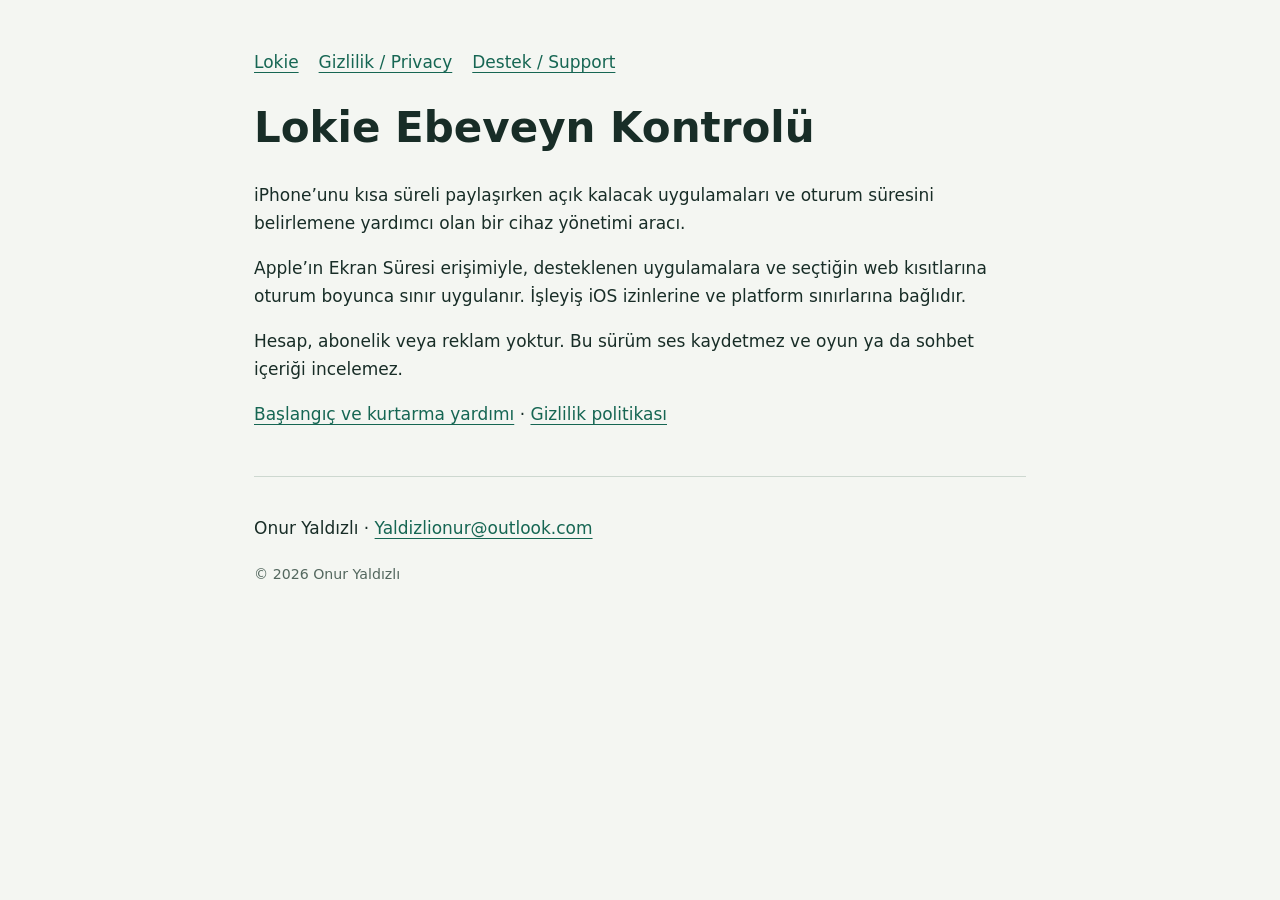
==== index.html @ 9156b0ad "Publish Lokie privacy and support pages" ====
<!doctype html><html lang="tr"><head><meta charset="utf-8"><meta name="viewport" content="width=device-width,initial-scale=1"><title>Lokie · Lokie Ebeveyn Kontrolü</title><link rel="stylesheet" href="style.css"></head><body><main><nav aria-label="Sayfalar"><a href="index.html">Lokie</a><a href="privacy.html">Gizlilik / Privacy</a><a href="support.html">Destek / Support</a></nav><h1>Lokie Ebeveyn Kontrolü</h1><p>iPhone’unu kısa süreli paylaşırken açık kalacak uygulamaları ve oturum süresini belirlemene yardımcı olan bir cihaz yönetimi aracı.</p><p>Apple’ın Ekran Süresi erişimiyle, desteklenen uygulamalara ve seçtiğin web kısıtlarına oturum boyunca sınır uygulanır. İşleyiş iOS izinlerine ve platform sınırlarına bağlıdır.</p><p>Hesap, abonelik veya reklam yoktur. Bu sürüm ses kaydetmez ve oyun ya da sohbet içeriği incelemez.</p><p><a href="support.html">Başlangıç ve kurtarma yardımı</a> · <a href="privacy.html">Gizlilik politikası</a></p><footer><p>Onur Yaldızlı · <a href="mailto:Yaldizlionur@outlook.com">Yaldizlionur@outlook.com</a></p><small>© 2026 Onur Yaldızlı</small></footer></main></body></html>
---- style.css ----
*{box-sizing:border-box}body{margin:0;font:17px/1.65 system-ui,-apple-system,sans-serif;color:#182d27;background:#f4f6f2}main{max-width:820px;margin:auto;padding:48px 24px 72px}h1{font-size:clamp(28px,5vw,42px);line-height:1.15}h2{font-size:23px;margin-top:36px}a{color:#166653;text-underline-offset:4px}nav{display:flex;gap:20px;flex-wrap:wrap}small{color:#53675e}section{scroll-margin-top:20px}footer{margin-top:48px;border-top:1px solid #cdd8d0;padding-top:20px}@media(prefers-color-scheme:dark){body{background:#151c19;color:#edf3ed}a{color:#9ee0c7}small{color:#b5c5bc}footer{border-color:#41564b}}
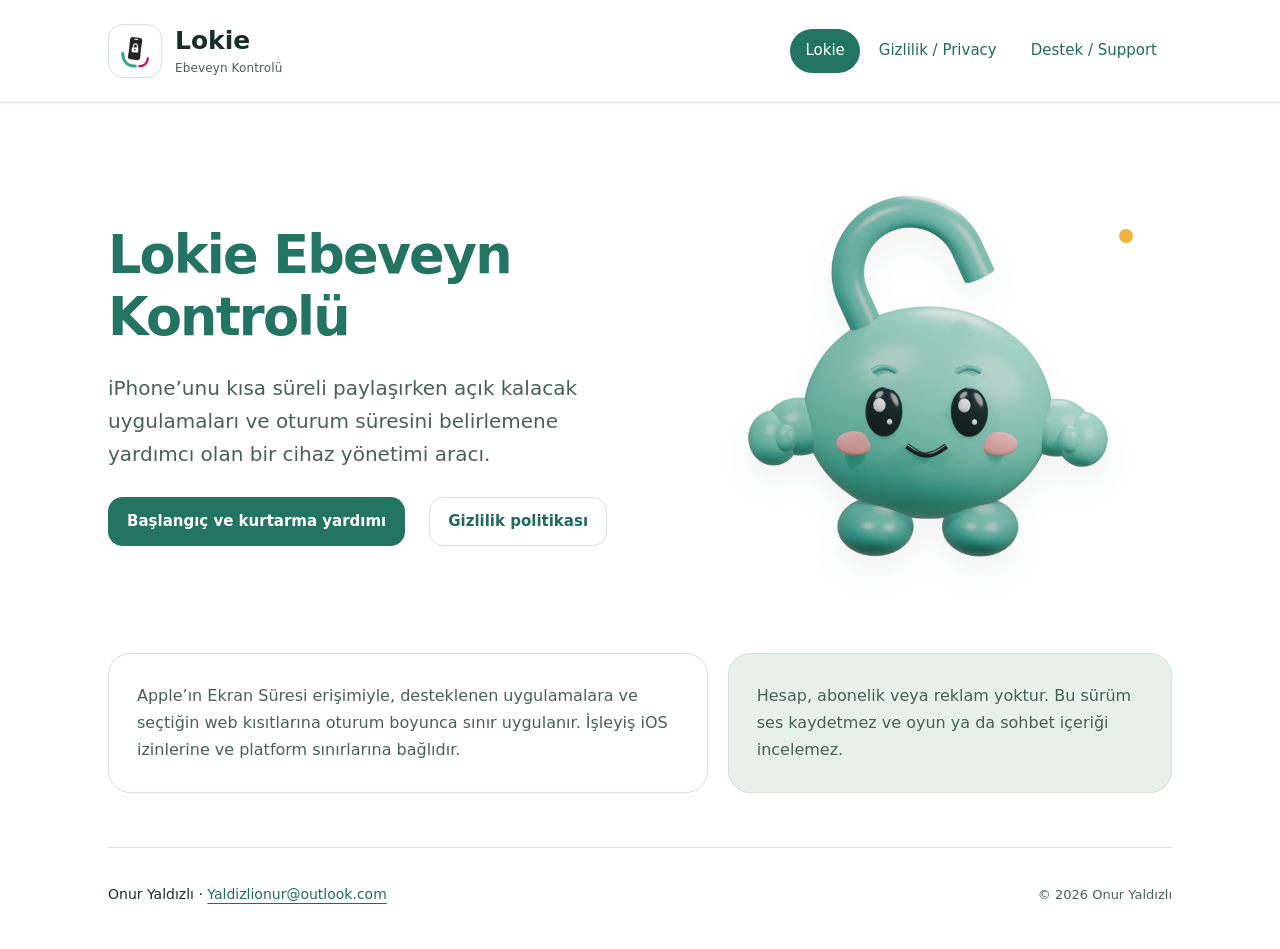
==== commit b23ce50a: "Publish white Lokie brand design on support and privacy pages" ====
--- a/index.html
+++ b/index.html
@@ -1 +1 @@
-<!doctype html><html lang="tr"><head><meta charset="utf-8"><meta name="viewport" content="width=device-width,initial-scale=1"><title>Lokie · Lokie Ebeveyn Kontrolü</title><link rel="stylesheet" href="style.css"></head><body><main><nav aria-label="Sayfalar"><a href="index.html">Lokie</a><a href="privacy.html">Gizlilik / Privacy</a><a href="support.html">Destek / Support</a></nav><h1>Lokie Ebeveyn Kontrolü</h1><p>iPhone’unu kısa süreli paylaşırken açık kalacak uygulamaları ve oturum süresini belirlemene yardımcı olan bir cihaz yönetimi aracı.</p><p>Apple’ın Ekran Süresi erişimiyle, desteklenen uygulamalara ve seçtiğin web kısıtlarına oturum boyunca sınır uygulanır. İşleyiş iOS izinlerine ve platform sınırlarına bağlıdır.</p><p>Hesap, abonelik veya reklam yoktur. Bu sürüm ses kaydetmez ve oyun ya da sohbet içeriği incelemez.</p><p><a href="support.html">Başlangıç ve kurtarma yardımı</a> · <a href="privacy.html">Gizlilik politikası</a></p><footer><p>Onur Yaldızlı · <a href="mailto:Yaldizlionur@outlook.com">Yaldizlionur@outlook.com</a></p><small>© 2026 Onur Yaldızlı</small></footer></main></body></html>+<!doctype html><html lang="tr"><head><meta charset="utf-8"><meta name="viewport" content="width=device-width,initial-scale=1"><title>Lokie · Lokie Ebeveyn Kontrolü</title><link rel="stylesheet" href="style.css"></head><body><a class="skip-link" href="#content">İçeriğe geç</a><header class="site-header"><div class="header-inner"><a class="brand" href="index.html"><span class="logo-tile"><img src="assets/logo.png" width="48" height="48" alt=""></span><span>Lokie<small>Ebeveyn Kontrolü</small></span></a><nav aria-label="Sayfalar"><a aria-current="page" href="index.html">Lokie</a><a href="privacy.html">Gizlilik / Privacy</a><a href="support.html">Destek / Support</a></nav></div></header><main id="content" class="home"><section class="hero"><div class="hero-copy"><h1>Lokie Ebeveyn Kontrolü</h1><p>iPhone’unu kısa süreli paylaşırken açık kalacak uygulamaları ve oturum süresini belirlemene yardımcı olan bir cihaz yönetimi aracı.</p><div class="actions"><p><a href="support.html">Başlangıç ve kurtarma yardımı</a> · <a href="privacy.html">Gizlilik politikası</a></p></div></div><div class="hero-art" aria-hidden="true"><span class="halo"></span><img src="assets/lokit.png" width="768" height="768" alt=""></div></section><div class="home-details"><div class="explanation"><p>Apple’ın Ekran Süresi erişimiyle, desteklenen uygulamalara ve seçtiğin web kısıtlarına oturum boyunca sınır uygulanır. İşleyiş iOS izinlerine ve platform sınırlarına bağlıdır.</p></div><div class="local-note"><p>Hesap, abonelik veya reklam yoktur. Bu sürüm ses kaydetmez ve oyun ya da sohbet içeriği incelemez.</p></div></div></main><div class="footer-wrap"><footer><p>Onur Yaldızlı · <a href="mailto:Yaldizlionur@outlook.com">Yaldizlionur@outlook.com</a></p><small>© 2026 Onur Yaldızlı</small></footer></div></body></html>
--- a/style.css
+++ b/style.css
@@ -1 +1,7 @@
-*{box-sizing:border-box}body{margin:0;font:17px/1.65 system-ui,-apple-system,sans-serif;color:#182d27;background:#f4f6f2}main{max-width:820px;margin:auto;padding:48px 24px 72px}h1{font-size:clamp(28px,5vw,42px);line-height:1.15}h2{font-size:23px;margin-top:36px}a{color:#166653;text-underline-offset:4px}nav{display:flex;gap:20px;flex-wrap:wrap}small{color:#53675e}section{scroll-margin-top:20px}footer{margin-top:48px;border-top:1px solid #cdd8d0;padding-top:20px}@media(prefers-color-scheme:dark){body{background:#151c19;color:#edf3ed}a{color:#9ee0c7}small{color:#b5c5bc}footer{border-color:#41564b}}+
+:root{--green:#247463;--surface:#fff;--amber:#f2b23e;--ink:#172f28;--muted:#486057;--paper:#fff;--line:#d6dfd9;--soft:#e8f0eb;--link:#206b5b;color-scheme:light}
+*{box-sizing:border-box}html{scroll-padding-top:24px}body{margin:0;background:var(--surface);color:var(--ink);font:17px/1.7 system-ui,-apple-system,BlinkMacSystemFont,'Segoe UI',sans-serif}a{color:var(--link);text-underline-offset:4px;text-decoration-thickness:1px}a:hover{text-decoration-thickness:2px}a:focus-visible{outline:3px solid var(--link);outline-offset:5px;border-radius:6px}img{max-width:100%;height:auto}p{margin:0 0 22px}h1,h2{line-height:1.18;letter-spacing:-.035em}h1{font-size:clamp(34px,4.1vw,56px);margin:0 0 24px;font-weight:740}h2{font-size:25px;margin:36px 0 14px;font-weight:700}small{font-size:14px;color:var(--muted)}
+.skip-link{position:absolute;top:-100px;left:20px;z-index:4;background:var(--paper);padding:12px 18px}.skip-link:focus{top:12px}.site-header{border-bottom:1px solid var(--line);background:var(--paper)}.header-inner{max-width:1120px;margin:auto;min-height:102px;padding:20px 28px;display:flex;align-items:center;justify-content:space-between;gap:24px}.brand{display:flex;align-items:center;gap:13px;color:var(--ink);text-decoration:none;font-size:25px;font-weight:740;line-height:1.1;min-height:48px}.brand small{display:block;margin-top:7px;font-size:12px;font-weight:500;letter-spacing:.01em}.logo-tile{width:54px;height:54px;background:#fff;border:1px solid #d6dfd9;border-radius:15px;display:grid;place-items:center;padding:4px}.site-header nav{display:flex;gap:4px;flex-wrap:wrap}.site-header nav a{display:flex;align-items:center;min-height:44px;padding:9px 15px;text-decoration:none;font-size:15px;border-radius:24px;white-space:nowrap}.site-header nav a[aria-current=page]{background:var(--green);color:#fff}.home{max-width:1120px;margin:auto;padding:52px 28px 54px}.hero{display:grid;grid-template-columns:1.1fr 1fr;gap:40px;align-items:center;min-height:420px}.hero-copy{padding:20px 0}.hero-copy h1{max-width:520px;color:var(--green)}.hero-copy>p{max-width:520px;font-size:20px;line-height:1.65;color:var(--muted)}.hero-art{position:relative;display:grid;place-items:center;isolation:isolate;min-width:0}.hero-art .halo{position:absolute;inset:13% 1% 7%;border-radius:50%;background:var(--paper);z-index:-1}.hero-art:after{content:'';position:absolute;top:16%;right:8%;width:14px;height:14px;border-radius:50%;background:var(--amber)}.hero-art img{width:100%;max-width:460px;display:block;filter:drop-shadow(0 18px 15px rgba(23,47,40,.06))}.actions p{display:flex;align-items:center;flex-wrap:wrap;gap:12px;font-size:0;margin:26px 0 0}.actions a{font-size:15px;min-height:48px;padding:11px 18px;text-decoration:none;border-radius:14px;background:var(--paper);border:1px solid var(--line);font-weight:600}.actions a:first-child{background:var(--green);color:white;border-color:var(--green)}.home-details{display:grid;grid-template-columns:1.35fr 1fr;gap:20px;margin-top:38px}.home-details>div{border:1px solid var(--line);border-radius:22px;padding:28px;background:var(--paper)}.home-details p{margin:0;font-size:16px;color:var(--muted)}.local-note{background:var(--soft)!important}.legal{max-width:1020px;margin:auto;padding:46px 28px 64px}.page-heading{display:flex;align-items:center;justify-content:space-between;gap:28px;margin-bottom:26px}.page-heading h1{font-size:clamp(32px,3.6vw,44px);max-width:690px;margin-bottom:18px}.small-lokit{flex:none;width:128px;opacity:.94}.language-nav{display:flex;gap:8px;flex-wrap:wrap}.language-nav a{font-size:15px;min-height:44px;display:inline-flex;align-items:center;padding:8px 16px;border:1px solid var(--line);border-radius:20px;background:var(--paper)}.document{max-width:820px;border:1px solid var(--line);background:var(--paper);padding:36px 44px 42px;border-radius:22px}.document>small{display:block;margin-bottom:30px}.document section{scroll-margin-top:24px}.document section+section{margin-top:48px;padding-top:20px;border-top:1px solid var(--line)}.document section>h2:first-child{margin-top:4px;color:var(--green)}.document p{max-width:70ch;overflow-wrap:break-word}.document a{display:inline-block;min-height:44px;align-content:center;overflow-wrap:anywhere}.support .document h2:first-child{margin-top:4px}.footer-wrap{max-width:1120px;margin:auto;padding:0 28px 32px}.footer-wrap footer{border-top:1px solid var(--line);padding-top:25px;display:flex;justify-content:space-between;gap:20px;align-items:center;flex-wrap:wrap;font-size:14px}.footer-wrap p{margin:0}.footer-wrap a{display:inline-flex;align-items:center;min-height:44px}.footer-wrap small{font-size:13px}
+@media(max-width:760px){.header-inner{padding:16px 22px;flex-wrap:wrap;gap:15px}.site-header nav{width:100%;justify-content:flex-start;gap:3px}.site-header nav a{padding:9px 12px}.home{padding:28px 22px 40px}.hero{grid-template-columns:1fr;gap:0;min-height:0}.hero-copy{padding:15px 0 0}.hero-copy h1{max-width:550px}.hero-copy>p{font-size:18px}.hero-art{max-width:350px;width:100%;justify-self:center;margin:16px 0 0}.hero-art img{max-width:340px}.home-details{grid-template-columns:1fr;margin-top:18px;gap:14px}.home-details>div{padding:24px}.legal{padding:32px 18px 42px}.page-heading{gap:10px}.page-heading h1{font-size:32px}.small-lokit{width:76px}.document{padding:24px 22px;border-radius:18px}.document h2{font-size:23px}.footer-wrap{padding:0 22px 25px}.footer-wrap footer{display:block}.footer-wrap small{display:block;margin-top:14px}}
+@media(max-width:380px){.site-header nav a{font-size:14px;padding:9px 10px}.page-heading .small-lokit{display:none}.document{padding:22px 18px}.actions a{width:100%;text-align:center}.hero-copy h1{font-size:36px}}
+@media(prefers-reduced-motion:reduce){html{scroll-behavior:auto}}
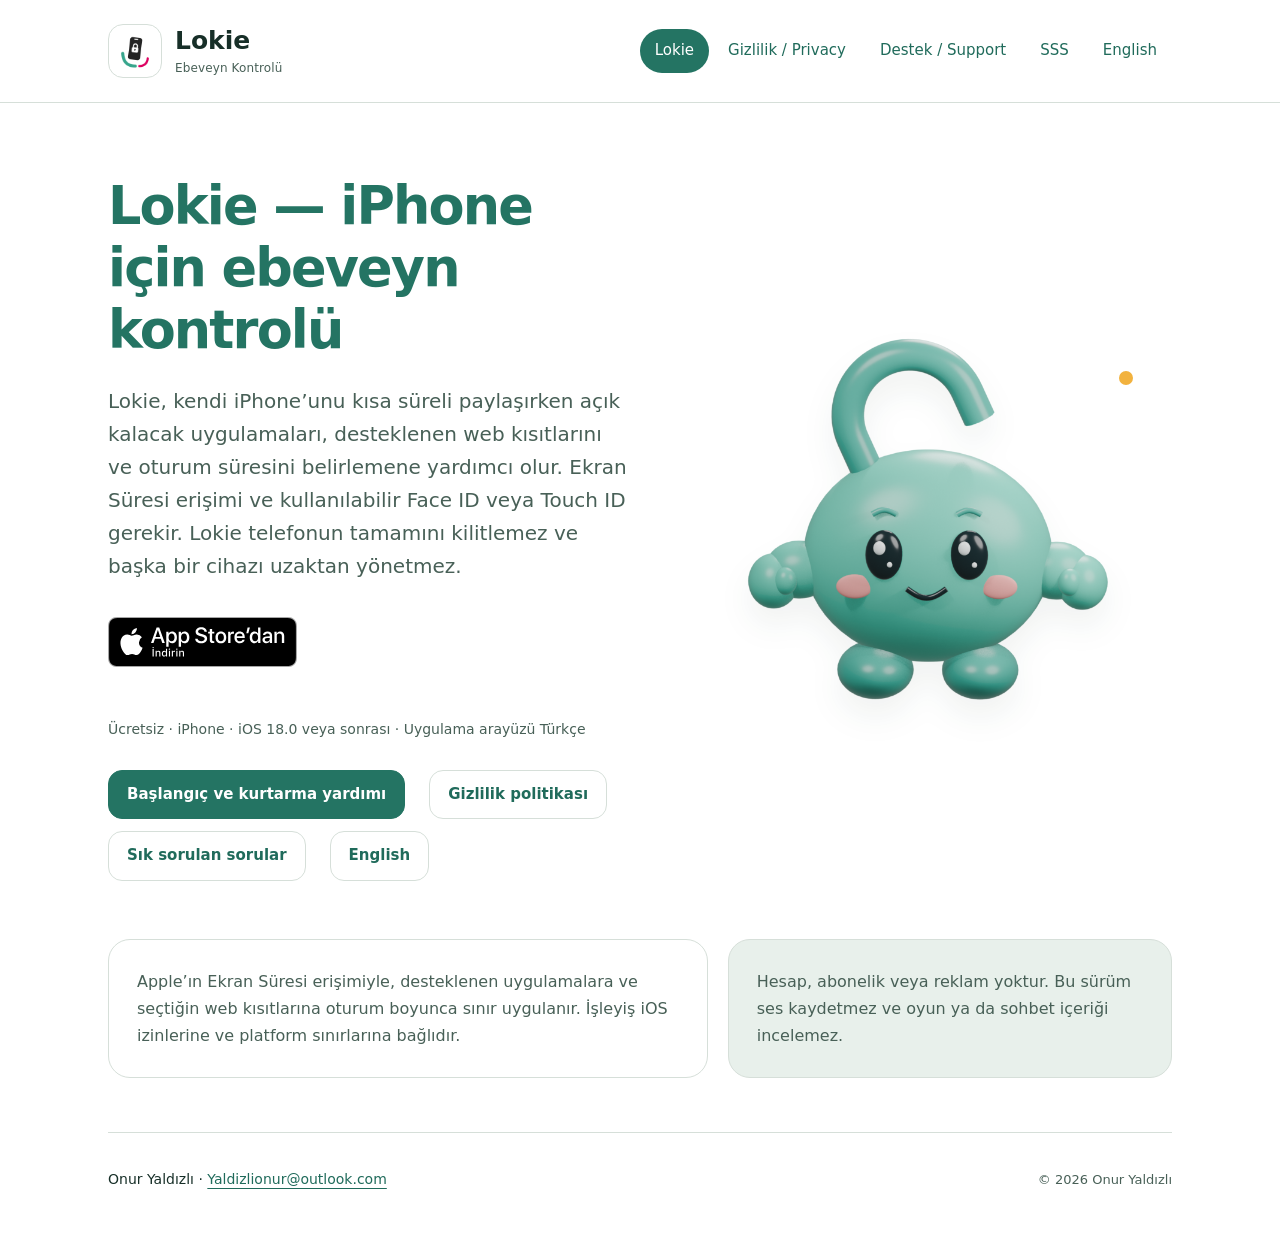
==== commit 6babb75e: "Add reviewed Turkish FAQ and English support discovery pages" ====
--- a/index.html
+++ b/index.html
@@ -1 +1,5 @@
-<!doctype html><html lang="tr"><head><meta charset="utf-8"><meta name="viewport" content="width=device-width,initial-scale=1"><title>Lokie · Lokie Ebeveyn Kontrolü</title><link rel="stylesheet" href="style.css"></head><body><a class="skip-link" href="#content">İçeriğe geç</a><header class="site-header"><div class="header-inner"><a class="brand" href="index.html"><span class="logo-tile"><img src="assets/logo.png" width="48" height="48" alt=""></span><span>Lokie<small>Ebeveyn Kontrolü</small></span></a><nav aria-label="Sayfalar"><a aria-current="page" href="index.html">Lokie</a><a href="privacy.html">Gizlilik / Privacy</a><a href="support.html">Destek / Support</a></nav></div></header><main id="content" class="home"><section class="hero"><div class="hero-copy"><h1>Lokie Ebeveyn Kontrolü</h1><p>iPhone’unu kısa süreli paylaşırken açık kalacak uygulamaları ve oturum süresini belirlemene yardımcı olan bir cihaz yönetimi aracı.</p><div class="actions"><p><a href="support.html">Başlangıç ve kurtarma yardımı</a> · <a href="privacy.html">Gizlilik politikası</a></p></div></div><div class="hero-art" aria-hidden="true"><span class="halo"></span><img src="assets/lokit.png" width="768" height="768" alt=""></div></section><div class="home-details"><div class="explanation"><p>Apple’ın Ekran Süresi erişimiyle, desteklenen uygulamalara ve seçtiğin web kısıtlarına oturum boyunca sınır uygulanır. İşleyiş iOS izinlerine ve platform sınırlarına bağlıdır.</p></div><div class="local-note"><p>Hesap, abonelik veya reklam yoktur. Bu sürüm ses kaydetmez ve oyun ya da sohbet içeriği incelemez.</p></div></div></main><div class="footer-wrap"><footer><p>Onur Yaldızlı · <a href="mailto:Yaldizlionur@outlook.com">Yaldizlionur@outlook.com</a></p><small>© 2026 Onur Yaldızlı</small></footer></div></body></html>+<!doctype html><html lang="tr"><head><meta charset="utf-8"><meta name="viewport" content="width=device-width,initial-scale=1"><title>Lokie — iPhone için ebeveyn kontrolü</title><meta name="description" content="iPhone’unu paylaşırken açık kalacak uygulamaları, web kısıtlarını ve oturum süresini seç. Lokie’nin nasıl çalıştığını ve iOS sınırlarını öğren.">
+<meta name="apple-itunes-app" content="app-id=6817845503">
+<link rel="canonical" href="https://yaldizlionur-octo.github.io/lokie-support/">
+<meta property="og:type" content="website"><meta property="og:title" content="Lokie — iPhone için ebeveyn kontrolü"><meta property="og:description" content="iPhone’unu paylaşırken açık kalacak uygulamaları, web kısıtlarını ve oturum süresini seç. Lokie’nin nasıl çalıştığını ve iOS sınırlarını öğren."><meta property="og:url" content="https://yaldizlionur-octo.github.io/lokie-support/"><meta property="og:locale" content="tr_TR"><meta property="og:image" content="https://yaldizlionur-octo.github.io/lokie-support/assets/lokie-header-tr.png"><meta property="og:image:alt" content="Lokie — Telefonunu paylaş, sınırlarını değil.">
+<script type="application/ld+json">{"@context": "https://schema.org", "@type": "SoftwareApplication", "name": "Lokie", "operatingSystem": "iOS 18.0 or later", "applicationCategory": "LifestyleApplication", "offers": {"@type": "Offer", "price": "0", "priceCurrency": "TRY"}, "url": "https://apps.apple.com/tr/app/lokie/id6817845503"}</script><link rel="alternate" hreflang="tr" href="https://yaldizlionur-octo.github.io/lokie-support/"><link rel="alternate" hreflang="en" href="https://yaldizlionur-octo.github.io/lokie-support/en/"><link rel="stylesheet" href="style.css"></head><body><a class="skip-link" href="#content">İçeriğe geç</a><header class="site-header"><div class="header-inner"><a class="brand" href="index.html"><span class="logo-tile"><img src="assets/logo.png" width="48" height="48" alt=""></span><span>Lokie<small>Ebeveyn Kontrolü</small></span></a><nav aria-label="Sayfalar"><a aria-current="page" href="index.html">Lokie</a><a href="privacy.html">Gizlilik / Privacy</a><a href="support.html">Destek / Support</a><a href="sss.html">SSS</a><a href="en/" lang="en">English</a></nav></div></header><main id="content" class="home"><section class="hero"><div class="hero-copy"><h1>Lokie — iPhone için ebeveyn kontrolü</h1><p>Lokie, kendi iPhone’unu kısa süreli paylaşırken açık kalacak uygulamaları, desteklenen web kısıtlarını ve oturum süresini belirlemene yardımcı olur. Ekran Süresi erişimi ve kullanılabilir Face ID veya Touch ID gerekir. Lokie telefonun tamamını kilitlemez ve başka bir cihazı uzaktan yönetmez.</p><p style="padding:12px 0"><a href="https://apps.apple.com/tr/app/lokie/id6817845503"><img src="assets/app-store-tr.svg" height="50" width="150" alt="App Store’dan indir" style="width:auto;height:50px"></a></p><p><small>Ücretsiz · iPhone · iOS 18.0 veya sonrası · Uygulama arayüzü Türkçe</small></p><div class="actions"><p><a href="support.html">Başlangıç ve kurtarma yardımı</a> · <a href="privacy.html">Gizlilik politikası</a> · <a href="sss.html">Sık sorulan sorular</a> · <a href="en/" lang="en">English</a></p></div></div><div class="hero-art" aria-hidden="true"><span class="halo"></span><img src="assets/lokit.png" width="768" height="768" alt=""></div></section><div class="home-details"><div class="explanation"><p>Apple’ın Ekran Süresi erişimiyle, desteklenen uygulamalara ve seçtiğin web kısıtlarına oturum boyunca sınır uygulanır. İşleyiş iOS izinlerine ve platform sınırlarına bağlıdır.</p></div><div class="local-note"><p>Hesap, abonelik veya reklam yoktur. Bu sürüm ses kaydetmez ve oyun ya da sohbet içeriği incelemez.</p></div></div></main><div class="footer-wrap"><footer><p>Onur Yaldızlı · <a href="mailto:Yaldizlionur@outlook.com">Yaldizlionur@outlook.com</a></p><small>© 2026 Onur Yaldızlı</small></footer></div></body></html>
